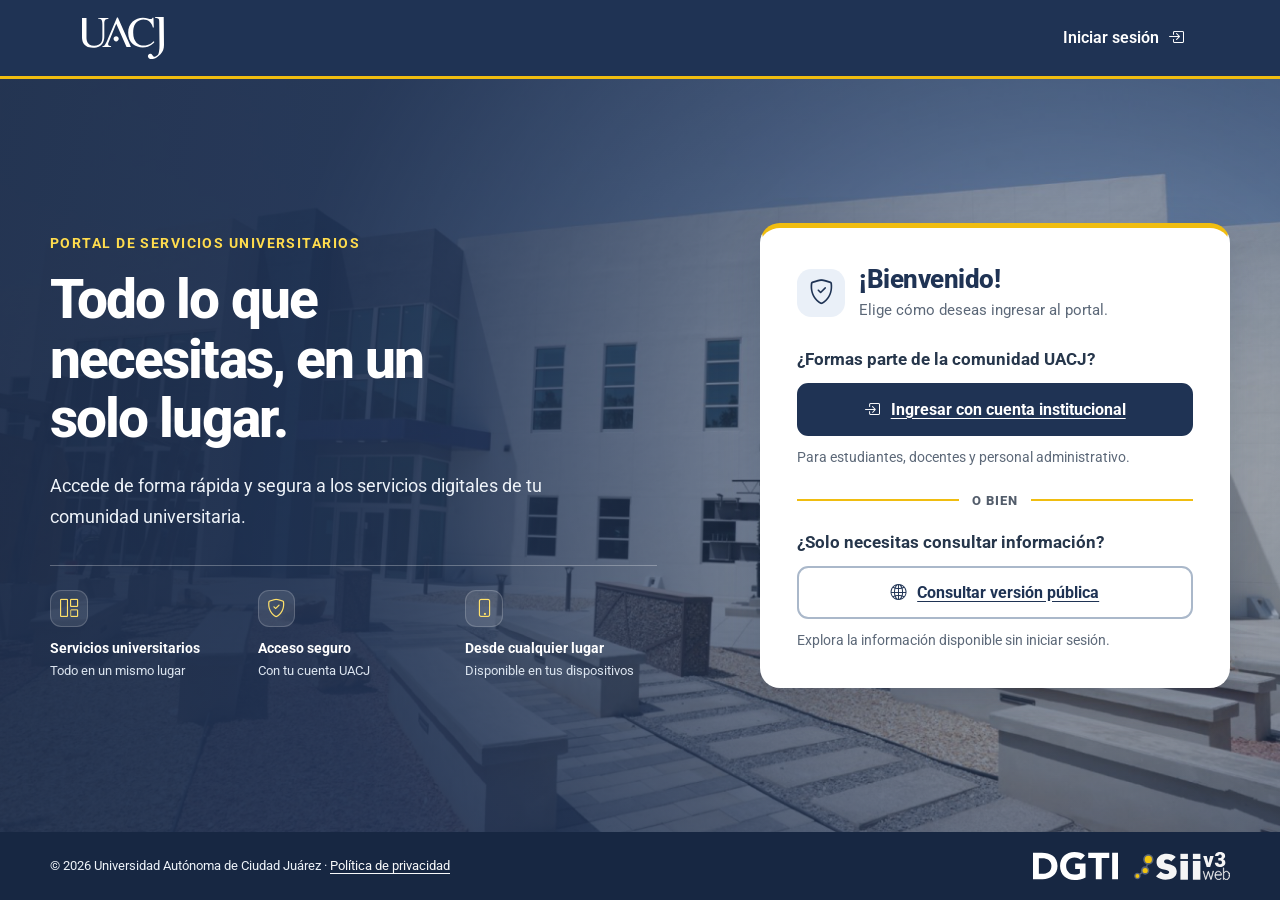
==== index.html @ 6c43904a "Add files via upload" ====
<!doctype html>
<html lang="es">
<head>
  <meta charset="utf-8">
  <meta name="viewport" content="width=device-width, initial-scale=1">
  <meta name="theme-color" content="#1f3354">
  <meta name="description" content="Accede a los servicios digitales de la comunidad universitaria de la Universidad Autónoma de Ciudad Juárez.">
  <title>Portal de servicios universitarios | UACJ</title>

  <link href="https://cdn.jsdelivr.net/npm/bootstrap@5.3.8/dist/css/bootstrap.min.css" rel="stylesheet"
    integrity="sha384-sRIl4kxILFvY47J16cr9ZwB07vP4J8+LH7qKQnuqkuIAvNWLzeN8tE5YBujZqJLB" crossorigin="anonymous">
  <link rel="stylesheet" href="https://cdn.jsdelivr.net/npm/bootstrap-icons@1.13.1/font/bootstrap-icons.min.css">
  <link rel="preconnect" href="https://fonts.googleapis.com">
  <link rel="preconnect" href="https://fonts.gstatic.com" crossorigin>
  <link href="https://fonts.googleapis.com/css2?family=Roboto:wght@400;500;600;700;800&display=swap" rel="stylesheet">

  <link rel="stylesheet" href="estilo.css">

</head>

<body>
  <header class="site-header">
    <nav class="container header-inner" aria-label="Navegación principal">
      <a href="#" aria-label="Portal de servicios universitarios UACJ, inicio">
        <img class="brand-logo" src="imgs/Logo_UACJ.svg" alt="Universidad Autónoma de Ciudad Juárez">
      </a>
      <a class="header-login" href="index2.html">
        Iniciar sesión <i class="bi bi-box-arrow-in-right" aria-hidden="true"></i>
      </a>
    </nav>
  </header>

  <main class="hero">
    <section class="hero-copy" aria-labelledby="hero-title">
      <p class="eyebrow">Portal de servicios universitarios</p>
      <h1 class="hero-title" id="hero-title">Todo lo que necesitas, en un solo lugar.</h1>
      <p class="hero-description">Accede de forma rápida y segura a los servicios digitales de tu comunidad universitaria.</p>

      <ul class="benefits" aria-label="Beneficios del portal">
        <li class="benefit">
          <span class="benefit-icon"><i class="bi bi-grid-1x2" aria-hidden="true"></i></span>
          <strong>Servicios universitarios</strong>
          <span>Todo en un mismo lugar</span>
        </li>
        <li class="benefit">
          <span class="benefit-icon"><i class="bi bi-shield-check" aria-hidden="true"></i></span>
          <strong>Acceso seguro</strong>
          <span>Con tu cuenta UACJ</span>
        </li>
        <li class="benefit">
          <span class="benefit-icon"><i class="bi bi-phone" aria-hidden="true"></i></span>
          <strong>Desde cualquier lugar</strong>
          <span>Disponible en tus dispositivos</span>
        </li>
      </ul>
    </section>

    <section class="login-card" aria-labelledby="welcome-title">
      <div class="welcome-row">
        <span class="welcome-icon"><i class="bi bi-shield-check" aria-hidden="true"></i></span>
        <div>
          <h2 class="welcome-title" id="welcome-title">¡Bienvenido!</h2>
          <p class="welcome-subtitle">Elige cómo deseas ingresar al portal.</p>
        </div>
      </div>

      <div class="login-option">
        <h3 class="option-title">¿Formas parte de la comunidad UACJ?</h3>
        <a class="btn-entry btn-institutional" href="index2.html">
          <i class="bi bi-box-arrow-in-right" aria-hidden="true"></i>
          Ingresar con cuenta institucional
        </a>
        <p class="option-help">Para estudiantes, docentes y personal administrativo.</p>
      </div>

      <div class="divider-label" aria-hidden="true">O BIEN</div>

      <div class="login-option">
        <h3 class="option-title">¿Solo necesitas consultar información?</h3>
        <a class="btn-entry btn-public" href="index.html">
          <i class="bi bi-globe2" aria-hidden="true"></i>
          Consultar versión pública
        </a>
        <p class="option-help">Explora la información disponible sin iniciar sesión.</p>
      </div>
    </section>
  </main>

  <footer class="site-footer">
    <p class="footer-legal">© 2026 Universidad Autónoma de Ciudad Juárez · <a class="link-light" href="#" aria-label="Política de privacidad">Política de privacidad</a></p>
    <div class="footer-logos" aria-label="Identidad institucional">
      <img src="imgs/Logo_DGTI_bco.svg" alt="Dirección General de Tecnologías de Información">
      <img src="imgs/siiv33.svg" alt="Sistema institucional">
    </div>
  </footer>
</body>
</html>
---- estilo.css ----
:root {
    --uacj-navy: #1f3354;
    --uacj-navy-deep: #172742;
    --uacj-gold: #f0bd10;
    --text-main: #26364b;
    --text-muted: #5c6878;
    --surface: #fff;
    --surface-soft: #f3f6fa;
    --focus-ring: #1769e0;
    --radius-lg: 1.25rem;
    --shadow-card: 0 1rem 2.75rem rgb(12 29 53 / 18%);
}

* {
    box-sizing: border-box;
}

html {
    scroll-behavior: smooth;
}

body {
    min-height: 100vh;
    margin: 0;
    display: flex;
    flex-direction: column;
    font-family: "Roboto", sans-serif;
    color: var(--text-main);
    background: var(--surface-soft);
}

a {
    text-underline-offset: .2em;
}

a:focus-visible,
button:focus-visible {
    outline: 3px solid var(--focus-ring);
    outline-offset: 4px;
}

.site-header {
    position: relative;
    z-index: 2;
    background: var(--uacj-navy);
    border-bottom: 3px solid var(--uacj-gold);
}

.header-inner {
    min-height: 76px;
    display: flex;
    align-items: center;
    justify-content: space-between;
    gap: 1rem;
    padding-block: .75rem;
}

.brand-logo {
    display: block;
    width: auto;
    height: 42px;
    max-width: min(52vw, 230px);
    object-fit: contain;
}

.header-login {
    display: inline-flex;
    align-items: center;
    gap: .55rem;
    color: #fff;
    font-weight: 600;
    text-decoration: none;
    padding: .7rem .9rem;
    border-radius: .65rem;
    transition: background-color .2s ease, color .2s ease;
}

.header-login:hover {
    color: #fff;
    background: rgb(255 255 255 / 10%);
}

.hero {
    position: relative;
    isolation: isolate;
    flex: 1;
    display: grid;
    grid-template-columns: minmax(0, 1.1fr) minmax(320px, .9fr);
    align-items: center;
    gap: clamp(2rem, 6vw, 6rem);
    width: 100%;
    padding: clamp(2.5rem, 6vw, 5.5rem) max(1.25rem, calc((100vw - 1180px) / 2));
    background-color: var(--uacj-navy);
    background-image: linear-gradient(100deg, rgb(23 39 66 / 50%) 0%, rgb(31 51 84 / 38%) 38%, rgb(31 51 84 / 5%) 100%), url("imgs/background3.png");
    background-size: cover;
    background-position: center right;
    color: #fff;
}

.hero-copy {
    max-width: 620px;
}

.eyebrow {
    display: inline-block;
    margin: 0 0 1rem;
    color: #ffdc4d;
    font-size: .9rem;
    font-weight: 700;
    letter-spacing: .1em;
    line-height: 1.5;
    text-transform: uppercase;
}

.hero-title {
    max-width: 13ch;
    margin: 0;
    color: #fff;
    font-size: clamp(2.25rem, 4.3vw, 4rem);
    font-weight: 800;
    line-height: 1.08;
    letter-spacing: -.035em;
}

.hero-description {
    max-width: 50ch;
    margin: 1.35rem 0 0;
    color: #edf2f8;
    font-size: clamp(1rem, 1.4vw, 1.15rem);
    line-height: 1.75;
}

.benefits {
    display: grid;
    grid-template-columns: repeat(3, minmax(0, 1fr));
    gap: 1rem;
    margin: 2rem 0 0;
    padding: 1.5rem 0 0;
    border-top: 1px solid rgb(255 255 255 / 28%);
    list-style: none;
}

.benefit {
    min-width: 0;
}

.benefit-icon {
    display: inline-grid;
    place-items: center;
    width: 2.35rem;
    height: 2.35rem;
    margin-bottom: .7rem;
    color: #ffe16a;
    background: rgb(255 255 255 / 10%);
    border: 1px solid rgb(255 255 255 / 18%);
    border-radius: .7rem;
    font-size: 1.15rem;
}

.benefit strong {
    display: block;
    margin-bottom: .25rem;
    color: #fff;
    font-size: .9rem;
    line-height: 1.35;
}

.benefit span:last-child {
    display: block;
    color: #dbe4ef;
    font-size: .8rem;
    line-height: 1.45;
}

.login-card {
    width: 100%;
    max-width: 470px;
    justify-self: end;
    padding: clamp(1.5rem, 3vw, 2.25rem);
    background: var(--surface);
    border: 1px solid rgb(255 255 255 / 55%);
    border-top: 5px solid var(--uacj-gold);
    border-radius: var(--radius-lg);
    box-shadow: var(--shadow-card);
    color: var(--text-main);
}

.welcome-row {
    display: flex;
    align-items: center;
    gap: .9rem;
    margin-bottom: 1.75rem;
}

.welcome-icon {
    display: grid;
    place-items: center;
    flex: 0 0 3rem;
    width: 3rem;
    height: 3rem;
    color: var(--uacj-navy);
    background: #eaf0f8;
    border-radius: .9rem;
    font-size: 1.55rem;
}

.welcome-title {
    margin: 0;
    color: var(--uacj-navy);
    font-size: 1.65rem;
    font-weight: 800;
    letter-spacing: -.02em;
}

.welcome-subtitle {
    margin: .2rem 0 0;
    color: var(--text-muted);
    font-size: .95rem;
    line-height: 1.5;
}

.login-option+.login-option {
    margin-top: 1.25rem;
}

.option-title {
    margin: 0 0 .85rem;
    color: var(--text-main);
    font-size: 1.05rem;
    font-weight: 700;
}

.btn-entry {
    display: flex;
    align-items: center;
    justify-content: center;
    gap: .65rem;
    min-height: 52px;
    width: 100%;
    padding: .85rem 1rem;
    border-radius: .7rem;
    font-size: .98rem;
    font-weight: 700;
    line-height: 1.4;
    text-align: center;
    transition: transform .18s ease, box-shadow .18s ease, background-color .18s ease;
}

.btn-entry:hover {
    transform: translateY(-1px);
    box-shadow: 0 .45rem 1rem rgb(31 51 84 / 15%);
}

.btn-institutional {
    color: #fff;
    background: var(--uacj-navy);
    border: 2px solid var(--uacj-navy);
}

.btn-institutional:hover,
.btn-institutional:focus {
    color: #fff;
    background: var(--uacj-navy-deep);
}

.btn-public {
    color: var(--uacj-navy);
    background: #fff;
    border: 2px solid #aab8ca;
}

.btn-public:hover,
.btn-public:focus {
    color: var(--uacj-navy);
    background: #f3f6fa;
    border-color: var(--uacj-navy);
}

.option-help {
    margin: .65rem 0 0;
    color: var(--text-muted);
    font-size: .875rem;
    line-height: 1.55;
}

.divider-label {
    display: flex;
    align-items: center;
    gap: .8rem;
    margin: 1.4rem 0;
    color: #535d6b;
    font-size: .8rem;
    font-weight: 800;
    letter-spacing: .08em;
}

.divider-label::before,
.divider-label::after {
    content: "";
    flex: 1;
    height: 2px;
    background: var(--uacj-gold);
}

.help-link {
    position: fixed;
    z-index: 5;
    right: 1rem;
    bottom: 1rem;
    display: inline-flex;
    align-items: center;
    gap: .65rem;
    min-height: 48px;
    padding: .7rem 1rem;
    color: var(--uacj-navy);
    background: #ffdc4d;
    border: 1px solid rgb(23 39 66 / 12%);
    border-radius: 999px;
    box-shadow: 0 .35rem 1.2rem rgb(0 0 0 / 18%);
    font-weight: 700;
    text-decoration: none;
    transition: background-color .2s ease, transform .2s ease;
}

.help-link:hover {
    color: var(--uacj-navy);
    background: #ffe675;
    transform: translateY(-2px);
}

.help-link i {
    font-size: 1.15rem;
}

.site-footer {
    display: flex;
    align-items: center;
    justify-content: space-between;
    gap: 1rem;
    min-height: 68px;
    padding: .8rem max(1.25rem, calc((100vw - 1180px) / 2));
    color: #fff;
    background: var(--uacj-navy-deep);
}

.footer-legal {
    margin: 0;
    color: #edf2f8;
    font-size: .8rem;
    line-height: 1.5;
}

.footer-logos {
    display: flex;
    align-items: center;
    gap: 1rem;
}

.footer-logos img {
    display: block;
    width: auto;
    max-width: 130px;
    height: 28px;
    object-fit: contain;
}

@media (max-width: 900px) {
    .hero {
        grid-template-columns: minmax(0, 1fr);
        gap: 2.5rem;
        padding-inline: clamp(1.25rem, 5vw, 3rem);
    }

    .hero-copy {
        max-width: 760px;
    }

    .hero-title {
        max-width: 18ch;
    }

    .login-card {
        justify-self: center;
        max-width: 560px;
    }

    .benefits {
        max-width: 680px;
    }
}

@media (max-width: 560px) {
    .header-inner {
        min-height: 68px;
    }

    .brand-logo {
        height: 34px;
    }

    .header-login {
        padding: .6rem .65rem;
        font-size: .9rem;
    }

    .hero {
        gap: 2rem;
        padding-block: 2.25rem 5.5rem;
    }

    .hero-title {
        font-size: clamp(2.15rem, 10vw, 3rem);
    }

    .hero-description {
        line-height: 1.65;
    }

    .benefits {
        gap: .65rem;
        padding-top: 1.2rem;
    }

    .benefit strong {
        font-size: .8rem;
    }

    .benefit span:last-child {
        font-size: .74rem;
    }

    .benefit-icon {
        width: 2rem;
        height: 2rem;
        font-size: 1rem;
    }

    .login-card {
        padding: 1.35rem;
    }

    .welcome-title {
        font-size: 1.45rem;
    }

    .btn-entry {
        font-size: .9rem;
    }

    .site-footer {
        align-items: flex-start;
        flex-direction: column;
        padding-block: 1rem 4.75rem;
    }

    .footer-logos {
        gap: .8rem;
    }

    .footer-logos img {
        max-width: 110px;
        height: 25px;
    }

    .help-link {
        right: .75rem;
        bottom: .75rem;
        min-height: 46px;
    }
}

@media (prefers-reduced-motion: reduce) {

    *,
    *::before,
    *::after {
        scroll-behavior: auto !important;
        transition-duration: .01ms !important;
        animation-duration: .01ms !important;
        animation-iteration-count: 1 !important;
    }
}
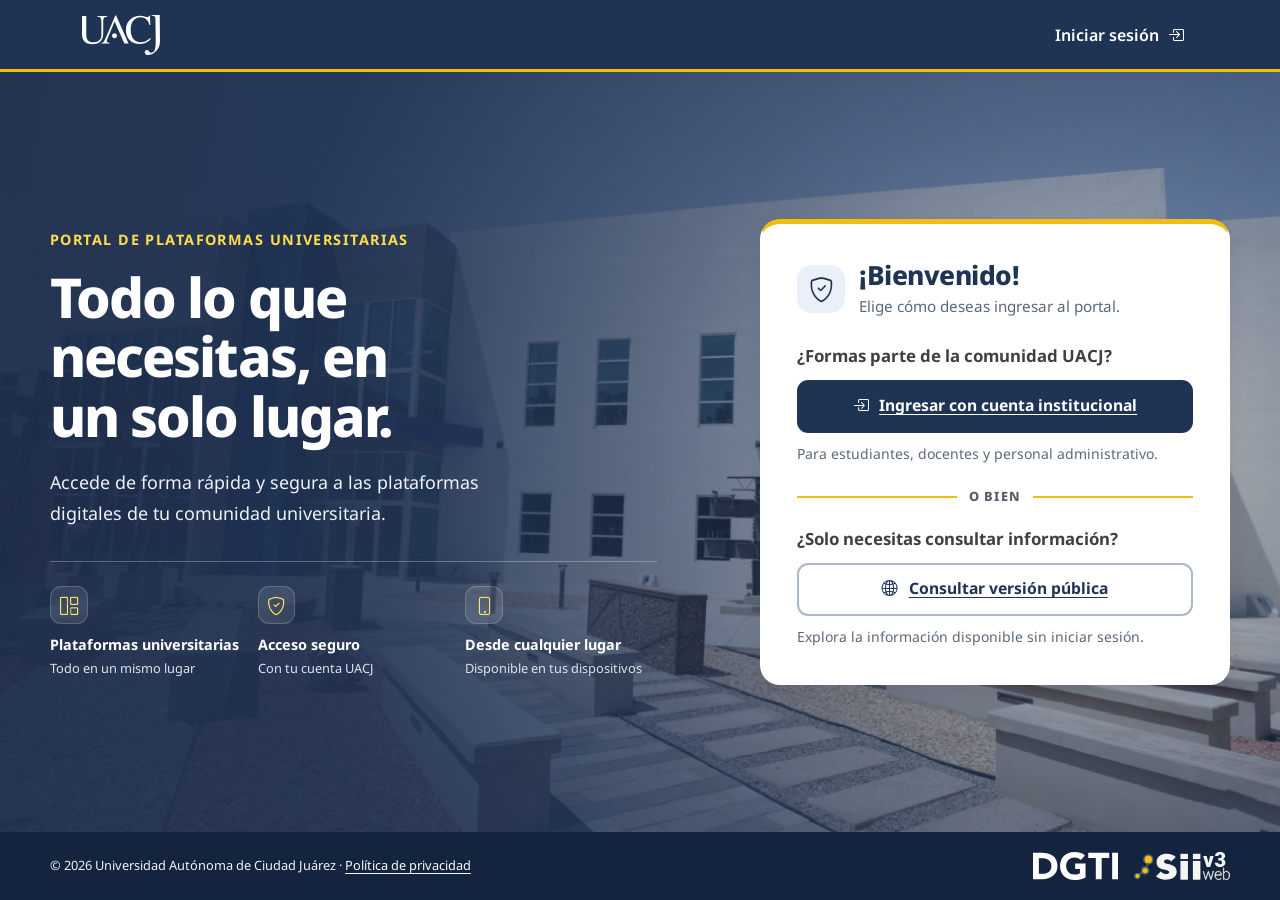
==== commit a9736794: "Add files via upload" ====
--- a/index.html
+++ b/index.html
@@ -1,45 +1,71 @@
 <!doctype html>
 <html lang="es">
+
 <head>
   <meta charset="utf-8">
   <meta name="viewport" content="width=device-width, initial-scale=1">
   <meta name="theme-color" content="#1f3354">
-  <meta name="description" content="Accede a los servicios digitales de la comunidad universitaria de la Universidad Autónoma de Ciudad Juárez.">
-  <title>Portal de servicios universitarios | UACJ</title>
+  <meta name="description"
+    content="Accede a los servicios digitales de la comunidad universitaria de la Universidad Autónoma de Ciudad Juárez.">
+  <title>Portal de plataformas universitarias | UACJ</title>
 
-  <link href="https://cdn.jsdelivr.net/npm/bootstrap@5.3.8/dist/css/bootstrap.min.css" rel="stylesheet"
-    integrity="sha384-sRIl4kxILFvY47J16cr9ZwB07vP4J8+LH7qKQnuqkuIAvNWLzeN8tE5YBujZqJLB" crossorigin="anonymous">
+
+  <!-- Bootstrap 5 -->
+  <link href="https://cdn.jsdelivr.net/npm/bootstrap@5.0.2/dist/css/bootstrap.min.css" rel="stylesheet"
+    integrity="sha384-EVSTQN3/azprG1Anm3QDgpJLIm9Nao0Yz1ztcQTwFspd3yD65VohhpuuCOmLASjC" crossorigin="anonymous">
+  <script src="https://cdn.jsdelivr.net/npm/bootstrap@5.0.2/dist/js/bootstrap.bundle.min.js"
+    integrity="sha384-MrcW6ZMFYlzcLA8Nl+NtUVF0sA7MsXsP1UyJoMp4YLEuNSfAP+JcXn/tWtIaxVXM"
+    crossorigin="anonymous"></script>
+
+  <!-- Bootstrap Icons -->
   <link rel="stylesheet" href="https://cdn.jsdelivr.net/npm/bootstrap-icons@1.13.1/font/bootstrap-icons.min.css">
+
+  <!-- Tipografía -->
   <link rel="preconnect" href="https://fonts.googleapis.com">
   <link rel="preconnect" href="https://fonts.gstatic.com" crossorigin>
-  <link href="https://fonts.googleapis.com/css2?family=Roboto:wght@400;500;600;700;800&display=swap" rel="stylesheet">
+  <link href="https://fonts.googleapis.com/css2?family=Noto+Sans:ital,wght@0,100..900;1,100..900&display=swap"
+    rel="stylesheet">
 
+  <!-- Estilos -->
+  <link rel="stylesheet" href="estilo-base.css">
   <link rel="stylesheet" href="estilo.css">
 
 </head>
 
 <body>
+
+  <!-- =========================
+           ENCABEZADO
+      ========================== -->
+  
   <header class="site-header">
-    <nav class="container header-inner" aria-label="Navegación principal">
-      <a href="#" aria-label="Portal de servicios universitarios UACJ, inicio">
-        <img class="brand-logo" src="imgs/Logo_UACJ.svg" alt="Universidad Autónoma de Ciudad Juárez">
+    <div class="container header-inner">
+  
+      <a class="brand" href="https://www.uacj.mx/" aria-label="Regresar al portal principal de la UACJ">
+        <img class="logo-uacj" src="imgs/Logo_UACJ.svg" alt="Logotipo de la Universidad Autónoma de Ciudad Juárez">
       </a>
-      <a class="header-login" href="index2.html">
-        Iniciar sesión <i class="bi bi-box-arrow-in-right" aria-hidden="true"></i>
-      </a>
-    </nav>
+  
+      <div class="header-actions">
+        <a class="header-login" href="#">
+          Iniciar sesión <i class="bi bi-box-arrow-in-right" aria-hidden="true"></i>
+        </a>
+      </div>
+  
+    </div>
   </header>
+
 
   <main class="hero">
     <section class="hero-copy" aria-labelledby="hero-title">
-      <p class="eyebrow">Portal de servicios universitarios</p>
+      <p class="eyebrow">Portal de plataformas universitarias</p>
       <h1 class="hero-title" id="hero-title">Todo lo que necesitas, en un solo lugar.</h1>
-      <p class="hero-description">Accede de forma rápida y segura a los servicios digitales de tu comunidad universitaria.</p>
+      <p class="hero-description">Accede de forma rápida y segura a las plataformas digitales de tu comunidad
+        universitaria.</p>
 
       <ul class="benefits" aria-label="Beneficios del portal">
         <li class="benefit">
           <span class="benefit-icon"><i class="bi bi-grid-1x2" aria-hidden="true"></i></span>
-          <strong>Servicios universitarios</strong>
+          <strong>Plataformas universitarias</strong>
           <span>Todo en un mismo lugar</span>
         </li>
         <li class="benefit">
@@ -77,7 +103,7 @@
 
       <div class="login-option">
         <h3 class="option-title">¿Solo necesitas consultar información?</h3>
-        <a class="btn-entry btn-public" href="index.html">
+        <a class="btn-entry btn-public" href="index3.html">
           <i class="bi bi-globe2" aria-hidden="true"></i>
           Consultar versión pública
         </a>
@@ -86,12 +112,18 @@
     </section>
   </main>
 
+  <!-- =========================
+           PIE DE PÁGINA
+      ========================== -->
+
   <footer class="site-footer">
-    <p class="footer-legal">© 2026 Universidad Autónoma de Ciudad Juárez · <a class="link-light" href="#" aria-label="Política de privacidad">Política de privacidad</a></p>
+    <p class="footer-legal">© 2026 Universidad Autónoma de Ciudad Juárez · <a class="link-light" href="#"
+        aria-label="Política de privacidad">Política de privacidad</a></p>
     <div class="footer-logos" aria-label="Identidad institucional">
       <img src="imgs/Logo_DGTI_bco.svg" alt="Dirección General de Tecnologías de Información">
       <img src="imgs/siiv33.svg" alt="Sistema institucional">
     </div>
   </footer>
 </body>
-</html>
+
+</html>
--- a/estilo-base.css
+++ b/estilo-base.css
@@ -0,0 +1,143 @@
+:root {
+    --uacj-navy: #1f3354;
+    --uacj-navy-dark: #14243e;
+    --uacj-gold: #f0bd10;
+    --uacj-gold-light: #fff2df;
+
+    --text-main: #000000bf;
+    --text-muted: #5c6878;
+
+    --border-color: #e2e7ee;
+    --surface: #fff;
+    --surface-soft: #f3f6fa;
+    --focus-ring: #1769e0;
+    --radius-lg: 1.25rem;
+
+    --shadow-card: 0 5px 18px rgb(20 36 62 / 7%);
+    --shadow-card-hover: 0 14px 32px rgb(20 36 62 / 14%);
+    --radius-card: 16px;
+
+    --transition: 220ms ease;
+}
+
+*,
+*::before,
+*::after {
+    box-sizing: border-box;
+}
+
+html {
+    scroll-behavior: smooth;
+    scroll-padding-top: 100px;
+}
+
+body {
+    font-family: "Noto Sans", sans-serif;
+    color: var(--text-main);
+    background: var(--surface-soft);
+}
+
+/*===== header ======*/
+.site-header {
+    position: relative;
+    z-index: 2;
+    background: var(--uacj-navy);
+    border-bottom: 3px solid var(--uacj-gold);
+}
+
+.header-inner {
+    display: flex;
+    align-items: center;
+    justify-content: space-between;
+    gap: 1rem;
+    padding-block: .72rem;
+}
+
+.logo-uacj {
+    display: block;
+    width: auto;
+    height: 40px;
+    max-width: min(52vw, 230px);
+    object-fit: contain;
+}
+
+.header-login {
+    display: inline-flex;
+    align-items: center;
+    gap: .55rem;
+    color: #fff;
+    font-weight: 600;
+    text-decoration: none;
+    padding: .7rem .9rem;
+    border-radius: .65rem;
+    transition: background-color .2s ease, color .2s ease;
+}
+
+.header-login:hover {
+    color: #fff;
+    background: rgb(255 255 255 / 10%);
+}
+
+/*===== footer ======*/
+.site-footer {
+    display: flex;
+    align-items: center;
+    justify-content: space-between;
+    gap: 1rem;
+    min-height: 68px;
+    padding: .8rem max(1.25rem, calc((100vw - 1180px) / 2));
+    color: #fff;
+    background: var(--uacj-navy-dark);
+}
+
+.footer-legal {
+    margin: 0;
+    color: #edf2f8;
+    font-size: .8rem;
+    line-height: 1.5;
+}
+
+.footer-logos {
+    display: flex;
+    align-items: center;
+    gap: 1rem;
+}
+
+.footer-logos img {
+    display: block;
+    width: auto;
+    max-width: 130px;
+    height: 28px;
+    object-fit: contain;
+}
+
+/* ======= footer responsive ==========*/
+@media (max-width: 600px) {
+
+    .site-footer {
+        flex-direction: column;
+        justify-content: center;
+        align-items: center;
+        text-align: center;
+        gap: 24px;
+        padding: 20px 16px;
+    }
+
+    .footer-legal {
+        margin: 0;
+        font-size: 0.85rem;
+        line-height: 1.5;
+    }
+
+    .footer-logos {
+        display: flex;
+        justify-content: center;
+        align-items: center;
+        gap: 24px;
+    }
+
+    .footer-logos img {
+        height: 30px;
+    }
+
+}
--- a/estilo.css
+++ b/estilo.css
@@ -1,32 +1,8 @@
-:root {
-    --uacj-navy: #1f3354;
-    --uacj-navy-deep: #172742;
-    --uacj-gold: #f0bd10;
-    --text-main: #26364b;
-    --text-muted: #5c6878;
-    --surface: #fff;
-    --surface-soft: #f3f6fa;
-    --focus-ring: #1769e0;
-    --radius-lg: 1.25rem;
-    --shadow-card: 0 1rem 2.75rem rgb(12 29 53 / 18%);
-}
-
-* {
-    box-sizing: border-box;
-}
-
-html {
-    scroll-behavior: smooth;
-}
-
 body {
     min-height: 100vh;
     margin: 0;
     display: flex;
     flex-direction: column;
-    font-family: "Roboto", sans-serif;
-    color: var(--text-main);
-    background: var(--surface-soft);
 }
 
 a {
@@ -37,47 +13,6 @@
 button:focus-visible {
     outline: 3px solid var(--focus-ring);
     outline-offset: 4px;
-}
-
-.site-header {
-    position: relative;
-    z-index: 2;
-    background: var(--uacj-navy);
-    border-bottom: 3px solid var(--uacj-gold);
-}
-
-.header-inner {
-    min-height: 76px;
-    display: flex;
-    align-items: center;
-    justify-content: space-between;
-    gap: 1rem;
-    padding-block: .75rem;
-}
-
-.brand-logo {
-    display: block;
-    width: auto;
-    height: 42px;
-    max-width: min(52vw, 230px);
-    object-fit: contain;
-}
-
-.header-login {
-    display: inline-flex;
-    align-items: center;
-    gap: .55rem;
-    color: #fff;
-    font-weight: 600;
-    text-decoration: none;
-    padding: .7rem .9rem;
-    border-radius: .65rem;
-    transition: background-color .2s ease, color .2s ease;
-}
-
-.header-login:hover {
-    color: #fff;
-    background: rgb(255 255 255 / 10%);
 }
 
 .hero {
@@ -260,7 +195,7 @@
 .btn-institutional:hover,
 .btn-institutional:focus {
     color: #fff;
-    background: var(--uacj-navy-deep);
+    background: var(--uacj-navy-dark);
 }
 
 .btn-public {
@@ -332,37 +267,7 @@
     font-size: 1.15rem;
 }
 
-.site-footer {
-    display: flex;
-    align-items: center;
-    justify-content: space-between;
-    gap: 1rem;
-    min-height: 68px;
-    padding: .8rem max(1.25rem, calc((100vw - 1180px) / 2));
-    color: #fff;
-    background: var(--uacj-navy-deep);
-}
-
-.footer-legal {
-    margin: 0;
-    color: #edf2f8;
-    font-size: .8rem;
-    line-height: 1.5;
-}
-
-.footer-logos {
-    display: flex;
-    align-items: center;
-    gap: 1rem;
-}
-
-.footer-logos img {
-    display: block;
-    width: auto;
-    max-width: 130px;
-    height: 28px;
-    object-fit: contain;
-}
+/*==== responsive ===== */
 
 @media (max-width: 900px) {
     .hero {
@@ -447,7 +352,7 @@
         font-size: .9rem;
     }
 
-    .site-footer {
+    /*.site-footer {
         align-items: flex-start;
         flex-direction: column;
         padding-block: 1rem 4.75rem;
@@ -466,7 +371,7 @@
         right: .75rem;
         bottom: .75rem;
         min-height: 46px;
-    }
+    }*/
 }
 
 @media (prefers-reduced-motion: reduce) {
